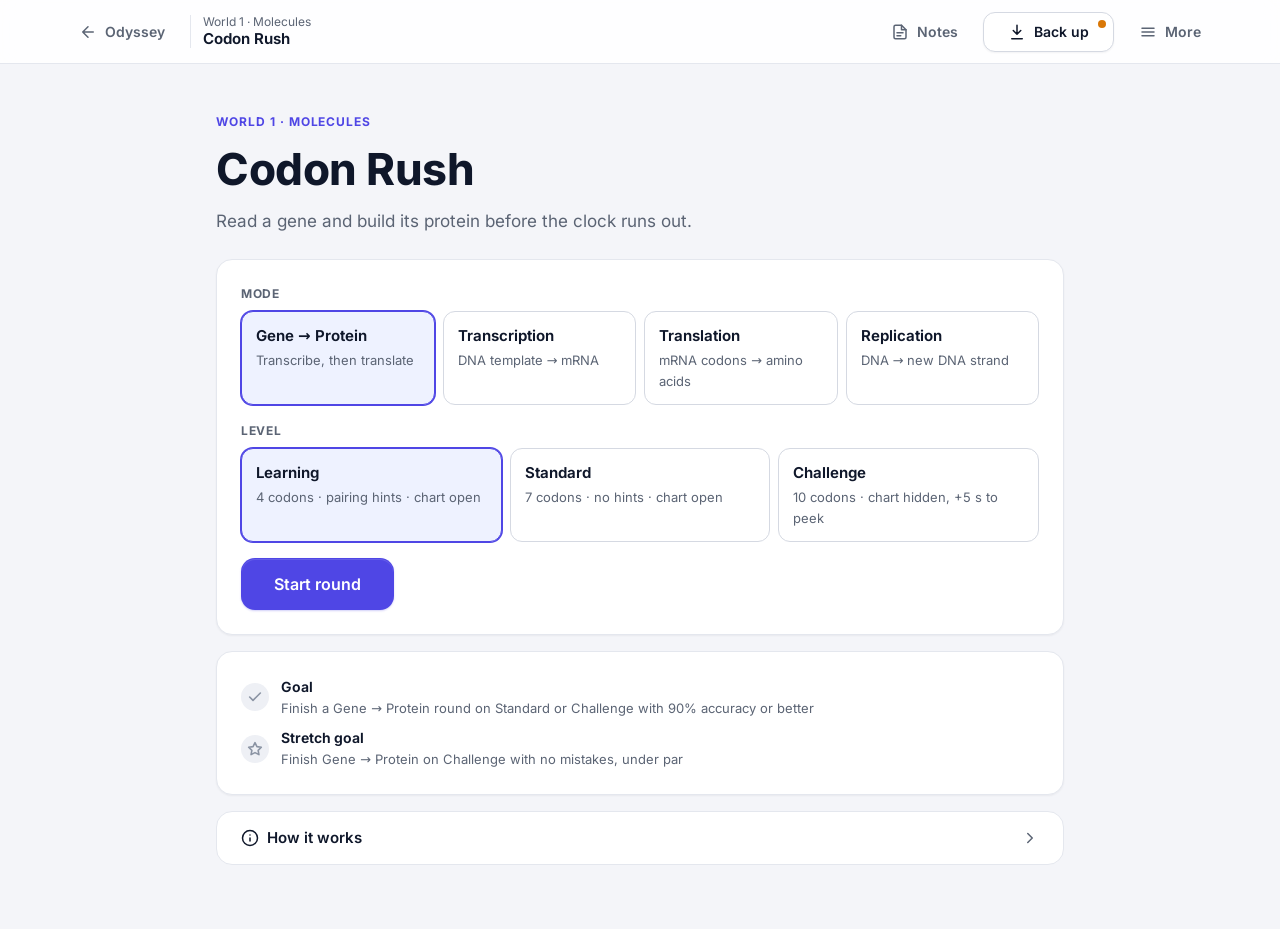
==== worlds/codon-rush/index.html @ b6ddb7b5 "Build the Biodyssey site from design session 1 - Focus group record and decisions (docs/focus-groups" ====
<!DOCTYPE html>
<html lang="en">
<head>
<meta charset="utf-8">
<meta name="viewport" content="width=device-width, initial-scale=1, viewport-fit=cover">
<meta http-equiv="Content-Security-Policy" content="default-src 'self'; script-src 'self' 'unsafe-inline'; style-src 'self' 'unsafe-inline'; img-src 'self' data: blob:; font-src 'self'; connect-src 'none'; form-action 'none'; base-uri 'none'; object-src 'none'; frame-src 'none'">
<meta name="referrer" content="no-referrer">
<title>Codon Rush · Biodyssey</title>
<meta name="description" content="Read a gene and build its protein: DNA replication, transcription and translation against the clock.">
<meta name="theme-color" content="#4f46e5">
<link rel="icon" href="data:image/svg+xml,%3Csvg xmlns='http://www.w3.org/2000/svg' viewBox='0 0 32 32'%3E%3Crect width='32' height='32' rx='9' fill='%234f46e5'/%3E%3Ccircle cx='8' cy='23.5' r='2' fill='%23fff'/%3E%3Ccircle cx='15.6' cy='16.8' r='3' fill='%23fff'/%3E%3Ccircle cx='23.6' cy='9.6' r='4.2' fill='none' stroke='%236ee7b7' stroke-width='2.2'/%3E%3C/svg%3E">
<link rel="stylesheet" href="../../core/biodyssey.css">
<style>
/* Codon Rush, on the Biodyssey design system. Base colors are game pieces (A green, U/T red, G gold, C blue). */
.cr{
  --panel:var(--bd-surface); --panel-2:var(--bd-soft); --ink:var(--bd-ink); --muted:var(--bd-muted); --line:var(--bd-line);
  --accent:var(--bd-brand); --accent-ink:#fff; --accent-soft:var(--bd-brand-50);
  --A:#16a34a; --U:#dc2626; --T:#dc2626; --G:#ca8a04; --C:#2563eb;
  --ok:var(--bd-good); --err:var(--bd-bad); --err-soft:var(--bd-bad-50);
  --f-display:var(--font); --f-mono:var(--mono); --tile:26px;
}
.cr .stack{display:flex;flex-direction:column;gap:var(--s4)}
.cr .label{font-size:12px;font-weight:700;letter-spacing:.06em;text-transform:uppercase;color:var(--muted)}
.cr .note{font-size:13px;color:var(--muted);margin:0;max-width:65ch}
.cr .mono{font-family:var(--f-mono);font-variant-numeric:tabular-nums}

/* base tiles */
.b{width:var(--tile);height:30px;border-radius:6px;display:inline-grid;place-items:center;font-family:var(--f-mono);font-weight:700;font-size:15px;color:#fff;background:var(--muted);flex:none}
.b[data-b="A"]{background:var(--A)} .b[data-b="U"]{background:var(--U)} .b[data-b="T"]{background:var(--T)}
.b[data-b="G"]{background:var(--G)} .b[data-b="C"]{background:var(--C)}
.b.empty{background:transparent;border:2px dashed var(--bd-line-2)}
.b.cur{border:2px solid var(--accent);background:var(--accent-soft)}
.b.cur::after{content:"";width:2px;height:16px;background:var(--accent);animation:blink 1s steps(1) infinite}
.b.bad{background:var(--err-soft);border:2px solid var(--err);color:var(--err);animation:shake .3s}
.b.bad::after{display:none}
.b.pop{animation:pop .22s ease-out}
@keyframes blink{50%{opacity:0}}
@keyframes pop{0%{transform:scale(.6)}100%{transform:scale(1)}}
@keyframes shake{25%{transform:translateX(-4px)}75%{transform:translateX(4px)}}

/* strand */
.strand{display:flex;flex-wrap:wrap;gap:12px 8px;align-items:flex-start}
.grp{display:flex;gap:4px;padding:6px;border-radius:10px;border:2px solid transparent;position:relative}
.grp .col{display:flex;flex-direction:column;gap:4px}
.trip{display:flex;gap:3px;height:30px}
.aa{height:26px;border-radius:13px;display:grid;place-items:center;font-family:var(--f-mono);font-weight:700;font-size:13px;border:2px dashed var(--bd-line-2);color:var(--muted)}
.aa.done{border:2px solid var(--accent);background:var(--accent-soft);color:var(--ink)}
.aa.stop{border:2px solid var(--err);background:var(--err-soft);color:var(--err)}
.grp.reading{border-color:var(--accent);background:var(--panel-2)}
.grp.reading::before{content:"ribosome";position:absolute;top:-11px;left:8px;background:var(--accent);color:#fff;font-size:10px;font-weight:700;letter-spacing:.08em;text-transform:uppercase;padding:0 6px;border-radius:4px;line-height:16px}
.ends{display:flex;flex-direction:column;gap:4px;font-family:var(--f-mono);font-size:12px;font-weight:700;color:var(--muted)}
.ends span{height:30px;display:grid;place-items:center;min-width:18px}
.ends span.e-aa{height:26px}
.legend{display:flex;flex-wrap:wrap;gap:4px 16px;font-size:13px;color:var(--muted)}
.legend b{color:var(--ink);font-weight:650}

/* setup */
.stage{border-radius:var(--r-ctl);overflow:hidden;background:#0c1216}
.stage canvas{display:block;width:100%;height:260px}
@media (min-width:640px){.stage canvas{height:300px}}
fieldset{border:0;padding:0;margin:0;display:flex;flex-direction:column;gap:var(--s2);min-width:0}
legend{padding:0;margin-bottom:var(--s2)}
.chips{display:grid;grid-template-columns:repeat(auto-fit,minmax(170px,1fr));gap:var(--s2)}
.chip{display:flex;flex-direction:column;gap:2px;padding:12px 14px;border:1.5px solid var(--bd-line-2);border-radius:var(--r-ctl);background:var(--bd-surface);cursor:pointer;transition:border-color .15s,background .15s}
.chip:hover{border-color:var(--bd-faint)}
.chip input{position:absolute;opacity:0;pointer-events:none}
.chip strong{font-size:15px;font-weight:650}
.chip span{font-size:13px;color:var(--muted)}
.chip:has(input:checked){border-color:var(--accent);background:var(--accent-soft);box-shadow:0 0 0 1px var(--accent)}
.chip:has(input:focus-visible){outline:3px solid var(--accent);outline-offset:2px}
.bests{display:grid;grid-template-columns:repeat(auto-fit,minmax(170px,1fr));gap:var(--s2);font-size:13px}
.bests div{padding:10px 12px;border-radius:var(--r-sm);background:var(--panel-2);display:flex;flex-direction:column}
.bests .mono{font-size:16px;color:var(--ink);font-weight:600}

/* game */
.ghead{display:flex;align-items:center;justify-content:space-between;gap:var(--s3);flex-wrap:wrap}
.hud{display:grid;grid-template-columns:repeat(3,1fr);gap:var(--s2)}
.hud div{background:var(--panel);border:1px solid var(--line);border-radius:var(--r-ctl);padding:10px 14px;display:flex;flex-direction:column;min-width:0}
.hud .mono{font-size:22px;font-weight:700}
.hud .pen{font-size:12px;color:var(--err);font-family:var(--f-mono);min-height:1em}
.phases{display:flex;gap:6px;flex-wrap:wrap}
.phase{font-weight:600;font-size:13px;padding:4px 12px;border-radius:999px;background:var(--bd-soft-2);color:var(--muted)}
.phase.on{background:var(--accent);color:#fff}
.phase.done{background:var(--bd-good-50);color:var(--bd-good-ink)}
.instr h3{font-size:20px;font-weight:700}
.instr p{margin:4px 0 0;color:var(--muted);max-width:65ch}
.pairs{display:flex;gap:10px;flex-wrap:wrap;margin-top:8px;font-family:var(--f-mono);font-weight:700;font-size:14px}
.pairs span{display:inline-flex;align-items:center;gap:4px}
.pairs .b{width:22px;height:24px;font-size:13px}
.tray{position:sticky;bottom:0;background:rgba(244,245,249,.94);backdrop-filter:blur(8px);-webkit-backdrop-filter:blur(8px);padding-block:12px calc(12px + env(safe-area-inset-bottom,0px));z-index:5;border-top:1px solid var(--line);margin-inline:-16px;padding-inline:16px}
.bases{display:grid;grid-template-columns:repeat(4,1fr);gap:10px}
.bk{border:0;border-radius:14px;min-height:68px;font-family:var(--f-mono);font-weight:700;font-size:30px;color:#fff;display:flex;flex-direction:column;align-items:center;justify-content:center;line-height:1;cursor:pointer;box-shadow:inset 0 -3px 0 rgba(0,0,0,.15)}
.bk:active{transform:translateY(1px)}
.bk small{font-family:var(--font);font-size:11px;font-weight:500;opacity:.92;margin-top:4px}
.bk[data-b="A"]{background:var(--A)} .bk[data-b="U"],.bk[data-b="T"]{background:var(--U)} .bk[data-b="G"]{background:var(--G)} .bk[data-b="C"]{background:var(--C)}
.opts{display:grid;grid-template-columns:repeat(2,1fr);gap:10px}
.opt{border:1.5px solid var(--bd-line-2);background:var(--panel);border-radius:14px;padding:12px;min-height:64px;text-align:left;display:flex;gap:10px;align-items:center;cursor:pointer}
.opt:hover{border-color:var(--accent)}
.opt .k{font-family:var(--f-mono);font-size:12px;color:var(--muted);border:1px solid var(--line);border-radius:4px;padding:0 5px;flex:none}
.opt .n{display:flex;flex-direction:column;min-width:0}
.opt strong{font-family:var(--f-mono);font-size:18px}
.opt span{font-size:13px;color:var(--muted)}
.opt:disabled{opacity:.45;text-decoration:line-through;border-color:var(--err);cursor:not-allowed}
.opt.stopopt strong{color:var(--err)}
.chartwrap{display:flex;flex-direction:column;gap:var(--s2)}
.chartbar{display:flex;justify-content:space-between;align-items:center;gap:var(--s2);flex-wrap:wrap}
.scroll{overflow-x:auto}
table.code{border-collapse:collapse;font-family:var(--f-mono);font-size:12px;min-width:100%}
table.code th{font-weight:700;font-size:12px;color:var(--muted);padding:4px 6px}
table.code td{border:1px solid var(--line);padding:4px 6px;vertical-align:top;white-space:nowrap;line-height:1.55}
table.code td .s{color:var(--err);font-weight:700}
table.code td .m{color:var(--A);font-weight:700}
table.code th.r{color:var(--ink)}

/* results */
.res-head{display:flex;justify-content:space-between;gap:var(--s3);flex-wrap:wrap;align-items:flex-start}
.res-head h2{font-size:26px;font-weight:700}
.res-meta{color:var(--muted);font-size:14px}
.stats{display:grid;grid-template-columns:repeat(4,1fr);gap:var(--s2)}
.stats div{background:var(--panel-2);border:1px solid var(--line);border-radius:var(--r-ctl);padding:10px 14px;display:flex;flex-direction:column;min-width:0}
.stats .mono{font-size:24px;font-weight:700}
.stats .big{color:var(--accent)}
.protein{display:flex;flex-wrap:wrap;gap:4px;align-items:center}
.protein .aa{padding:0 10px}
.review{margin:0;padding-left:20px;display:flex;flex-direction:column;gap:6px}
@media (max-width:560px){
  .stats{grid-template-columns:repeat(2,1fr)}
  .cr{--tile:24px}
  .hud .mono{font-size:19px}
  .cr .bd-page{padding-top:var(--s5)}
}
@media (prefers-reduced-motion:reduce){.cr *{animation:none!important}}
</style>
</head>
<body class="bd">
<main class="bd-main cr">
<div class="bd-page">

  <!-- SETUP -->
  <section id="setup" class="stack">
    <header class="bd-header" style="margin-bottom:var(--s2)">
      <div class="bd-kicker">World 1 · Molecules</div>
      <h1 class="bd-h1">Codon Rush</h1>
      <p class="bd-goal">Read a gene and build its protein before the clock runs out.</p>
    </header>

    <div class="bd-card stack">
      <fieldset>
        <legend class="label">Mode</legend>
        <div class="chips">
          <label class="chip"><input type="radio" name="mode" id="m-full" value="full" checked><strong>Gene → Protein</strong><span>Transcribe, then translate</span></label>
          <label class="chip"><input type="radio" name="mode" id="m-transcribe" value="transcribe"><strong>Transcription</strong><span>DNA template → mRNA</span></label>
          <label class="chip"><input type="radio" name="mode" id="m-translate" value="translate"><strong>Translation</strong><span>mRNA codons → amino acids</span></label>
          <label class="chip"><input type="radio" name="mode" id="m-replicate" value="replicate"><strong>Replication</strong><span>DNA → new DNA strand</span></label>
        </div>
      </fieldset>
      <fieldset>
        <legend class="label">Level</legend>
        <div class="chips">
          <label class="chip"><input type="radio" name="level" id="l-learn" value="learn" checked><strong>Learning</strong><span>4 codons · pairing hints · chart open</span></label>
          <label class="chip"><input type="radio" name="level" id="l-std" value="std"><strong>Standard</strong><span>7 codons · no hints · chart open</span></label>
          <label class="chip"><input type="radio" name="level" id="l-chal" value="chal"><strong>Challenge</strong><span>10 codons · chart hidden, +5 s to peek</span></label>
        </div>
      </fieldset>
      <div class="bd-actions"><button class="bd-btn lg" id="startBtn" type="button">Start round</button></div>
    </div>

    <div class="bd-card"><ul class="bd-goals" id="goals"></ul></div>

    <details class="bd-more" id="howto">
      <summary><svg class="bd-ic" aria-hidden="true"><use href="#bdi-info"/></svg>How it works<svg class="bd-ic" aria-hidden="true"><use href="#bdi-chevron-right"/></svg></summary>
      <div class="bd-more-body">
        <p>Transcribe a DNA template into mRNA one base at a time. Then act as the ribosome and translate each codon into its amino acid. Every wrong move lowers your accuracy.</p>
        <div class="stage"><canvas id="demoCv" role="img" aria-label="Animation of a ribosome reading mRNA codons and adding amino acids to a growing protein chain"></canvas></div>
        <div class="label">Example of a finished round</div>
        <div class="strand" id="example"></div>
        <div class="legend"><span><b>Top:</b> DNA template strand</span><span><b>Middle:</b> mRNA</span><span><b>Bottom:</b> amino acid chain</span></div>
        <p class="note">Score: accuracy × 10 (up to 1000), plus 10 points for every second under par. Keyboard: A U T G C for bases, 1–4 for amino acids.</p>
      </div>
    </details>

    <div class="bd-card stack" id="bestCard" hidden>
      <div class="label">Your best scores</div>
      <div class="bests" id="bests"></div>
    </div>
  </section>

  <!-- GAME -->
  <section id="game" class="stack" hidden>
    <div class="ghead"><span class="bd-chip brand" id="subline"></span><button class="bd-btn ghost" id="quitBtn" type="button">Quit round</button></div>
    <div class="hud">
      <div><span class="label">Time</span><span class="mono" id="hTime">0:00.0</span><span class="pen" id="hPen"></span></div>
      <div><span class="label">Accuracy</span><span class="mono" id="hAcc">100%</span><span class="pen" id="hErr"></span></div>
      <div><span class="label">Par</span><span class="mono" id="hPar">0:00</span><span class="pen"></span></div>
    </div>
    <div class="phases" id="phases"></div>
    <div class="instr" id="instr" aria-live="polite"></div>
    <div class="stage"><canvas id="stageCv" role="img" aria-label="Live view of the enzyme or ribosome working along the strand as you play"></canvas></div>
    <div class="bd-card"><div class="strand" id="strand"></div></div>
    <div class="legend" id="gLegend"></div>
    <div class="bd-card chartwrap" id="chartCard" hidden>
      <div class="chartbar">
        <span class="label">Genetic code · mRNA codons</span>
        <button class="bd-btn secondary" id="peekBtn" type="button" hidden>Peek at chart (+5 s)</button>
      </div>
      <div class="scroll" id="chartBox"></div>
    </div>
    <div class="tray" id="tray"></div>
  </section>

  <!-- RESULTS -->
  <section id="results" class="stack" hidden>
    <div class="bd-card stack" id="resCard"></div>
    <div class="bd-actions">
      <button class="bd-btn lg" id="againBtn" type="button">Play again</button>
      <button class="bd-btn secondary" id="printBtn" type="button"><svg class="bd-ic" aria-hidden="true"><use href="#bdi-printer"/></svg>Print my results</button>
      <button class="bd-btn ghost" id="setupBtn" type="button">Change settings</button>
    </div>
  </section>

</div>
</main>

<script src="../registry.js"></script>
<script src="../../core/biodyssey.js"></script>
<script>Biodyssey.page({ world: 'codon-rush', footer: false });</script>
<script>
(function(){
const B='UCAG';
const CODE='FFLLSSSSYY**CC*WLLLLPPPPHHQQRRRRIIIMTTTTNNKKSSRRVVVVAAAADDEEGGGG';
const AA={F:['Phe','Phenylalanine'],L:['Leu','Leucine'],S:['Ser','Serine'],Y:['Tyr','Tyrosine'],C:['Cys','Cysteine'],W:['Trp','Tryptophan'],
 P:['Pro','Proline'],H:['His','Histidine'],Q:['Gln','Glutamine'],R:['Arg','Arginine'],I:['Ile','Isoleucine'],M:['Met','Methionine'],
 T:['Thr','Threonine'],N:['Asn','Asparagine'],K:['Lys','Lysine'],V:['Val','Valine'],A:['Ala','Alanine'],D:['Asp','Aspartic acid'],
 E:['Glu','Glutamic acid'],G:['Gly','Glycine'],'*':['Stop','Stop codon']};
const tr=c=>CODE[B.indexOf(c[0])*16+B.indexOf(c[1])*4+B.indexOf(c[2])];
const ALL=[];for(const a of B)for(const b of B)for(const c of B)ALL.push(a+b+c);
const SENSE=ALL.filter(c=>tr(c)!=='*'&&c!=='AUG');
const STOPS=['UAA','UAG','UGA'];
const M2T={U:'A',A:'T',G:'C',C:'G'};      // mRNA base -> template DNA base
const T2M={A:'U',T:'A',G:'C',C:'G'};      // template DNA -> mRNA
const DNA={A:'T',T:'A',G:'C',C:'G'};
const LEVELS={learn:{n:4,chart:'open',hint:true,label:'Learning'},std:{n:7,chart:'open',hint:false,label:'Standard'},chal:{n:10,chart:'peek',hint:false,label:'Challenge'}};
const MODES={full:{label:'Gene → Protein',rows:['dna','mrna','aa']},transcribe:{label:'Transcription',rows:['dna','mrna']},
 translate:{label:'Translation',rows:['mrna','aa']},replicate:{label:'Replication',rows:['parent','new']}};
const ENDS={dna:["3'","5'"],mrna:["5'","3'"],aa:['N','C'],parent:["3'","5'"],new:["5'","3'"]};
const $=id=>document.getElementById(id);
const rand=a=>a[Math.floor(Math.random()*a.length)];
const shuffle=a=>{for(let i=a.length-1;i>0;i--){const j=Math.floor(Math.random()*(i+1));[a[i],a[j]]=[a[j],a[i]]}return a};
const fmt=s=>{const m=Math.floor(s/60);const r=s-m*60;return m+':'+(r<10?'0':'')+r.toFixed(1)};
const fmtPar=s=>{s=Math.round(s);return Math.floor(s/60)+':'+String(s%60).padStart(2,'0')};
const W=Biodyssey.world('codon-rush');
const store={get:k=>W.store.get(k,null),set:(k,v)=>W.store.set(k,v)};

let st=null, timer=null, flash=null, popIdx=-1;

/* ---------- strand rendering ---------- */
function tile(base,cls=''){return base?`<span class="b ${cls}" data-b="${base}">${base}</span>`:`<span class="b empty ${cls}"></span>`}
function renderStrand(el,s){
  const rows=MODES[s.mode].rows, n=s.codons.length;
  let h='';
  for(let g=0;g<n;g++){
    const reading=s.phase==='translate'&&g===s.ci;
    h+=`<div class="grp${reading?' reading':''}" data-g="${g}">`;
    if(g===0)h+=`<div class="ends">${rows.map(r=>`<span class="${r==='aa'?'e-aa':''}">${ENDS[r][0]}</span>`).join('')}</div>`;
    h+='<div class="col">';
    for(const r of rows){
      if(r==='aa'){
        const a=s.aa[g];
        if(a)h+=`<div class="aa ${a==='*'?'stop':'done'}">${AA[a][0]}</div>`;
        else h+=`<div class="aa">${reading?'?':''}</div>`;
        continue;
      }
      h+='<div class="trip">';
      for(let k=0;k<3;k++){
        const i=g*3+k;
        if(r==='dna'||r==='parent'){h+=tile(s.top[i]);continue}
        // built row (mrna or new)
        if(s.mode==='translate'||i<s.built){h+=tile(s.target[i],i===popIdx?'pop':'')}
        else if(i===s.built&&s.phase!=='done'){
          h+=flash?`<span class="b bad">${flash}</span>`:`<span class="b empty cur"></span>`;
        } else h+=tile('');
      }
      h+='</div>';
    }
    h+='</div>';
    if(g===n-1)h+=`<div class="ends">${rows.map(r=>`<span class="${r==='aa'?'e-aa':''}">${ENDS[r][1]}</span>`).join('')}</div>`;
    h+='</div>';
  }
  el.innerHTML=h;
}

/* ---------- example on setup ---------- */
(function(){
  const codons=['AUG','UGG','CAU','UAA'], target=codons.join('');
  renderStrand($('example'),{mode:'full',codons,target,top:[...target].map(b=>M2T[b]).join(''),built:12,aa:codons.map(tr),phase:'done',ci:-1});
})();

/* ---------- animated cell scene (canvas) ---------- */
const SC={bg:'#0c1216',fg:'#d8e2e6',dim:'rgba(216,226,230,.32)',y:'#f2d14b',bad:'#f0675b',bead:'#f7efcc',
  base:{A:'#4cc070',U:'#f0675b',T:'#f0675b',G:'#e0a82a',C:'#5b93ec'},
  body:'rgba(118,134,150,.30)',edge:'rgba(242,209,75,.55)'};
const RM=window.matchMedia?matchMedia('(prefers-reduced-motion: reduce)'):{matches:false};
const FONT_M='700 15px "JetBrains Mono", ui-monospace, monospace';
const FONT_D='Inter, system-ui, sans-serif';
const SCENES=[];
function makeScene(canvas,getView){
  const ctx=canvas.getContext('2d');
  const S={w:0,h:0,off:null,flash:0,ok:0,chain:[],fly:[],free:[],released:false,relT:0,t:0,phase:null,pulse:0};
  function resize(){
    const r=canvas.getBoundingClientRect(), d=window.devicePixelRatio||1;
    if(!r.width)return;
    S.w=r.width;S.h=r.height;canvas.width=Math.round(r.width*d);canvas.height=Math.round(r.height*d);ctx.setTransform(d,0,0,d,0,0);
    S.free=Array.from({length:Math.max(14,Math.round(S.w/18))},()=>({x:Math.random()*S.w,fy:Math.random(),vx:(Math.random()-.5)*.25,vy:(Math.random()-.5)*.12,r:2+Math.random()*1.8}));
  }
  if(window.ResizeObserver)new ResizeObserver(resize).observe(canvas);else addEventListener('resize',resize);
  S.reset=()=>{S.off=null;S.chain=[];S.fly=[];S.released=false;S.relT=0;S.flash=0;S.ok=0;S.phase=null};
  S.hit=(good,aa)=>{
    const v=getView();
    if(!good){S.flash=1;return}
    S.ok=1;
    if(aa==='*'){S.released=true;S.relT=0;return}
    if(aa&&S.w){const sp=spacing();S.fly.push({sx:20+Math.random()*(S.w-40),sy:S.h-14,t:0,aa})}
  };
  S.release=()=>{S.released=true;S.relT=0};
  function spacing(){return Math.max(14,Math.min(19,S.w/24))}
  function letter(ch,x,y,col,alpha){ctx.globalAlpha=alpha;ctx.fillStyle=col;ctx.fillText(ch,x,y);ctx.globalAlpha=1}
  function ellipse(x,y,rx,ry,fill,stroke){ctx.beginPath();ctx.ellipse(x,y,rx,ry,0,0,Math.PI*2);ctx.fillStyle=fill;ctx.fill();ctx.lineWidth=2;ctx.strokeStyle=stroke;ctx.stroke()}
  function rrect(x,y,w,h,r){ctx.beginPath();ctx.roundRect?ctx.roundRect(x,y,w,h,r):ctx.rect(x,y,w,h)}
  function counter(n,word){
    ctx.textAlign='left';ctx.textBaseline='alphabetic';
    ctx.fillStyle='#ffffff';ctx.font=`700 ${S.w<420?34:42}px ${FONT_D}`;ctx.fillText(String(n),14,S.h-30);
    ctx.fillStyle=SC.dim;ctx.font=`600 13px ${FONT_D}`;ctx.fillText(word,15,S.h-12);
  }
  function tag(t1,t2,x,y,align){
    ctx.textAlign=align||'left';ctx.fillStyle=SC.fg;ctx.font=`600 14px ${FONT_D}`;ctx.fillText(t1,x,y);
    if(t2){ctx.fillStyle=SC.dim;ctx.font=`400 12px ${FONT_D}`;ctx.fillText(t2,x,y+15)}
  }
  function freeDots(y0,y1){
    ctx.fillStyle='rgba(170,182,190,.45)';
    for(const p of S.free){
      if(!RM.matches){p.x+=p.vx;p.fy+=p.vy/(y1-y0||1);if(p.x<0)p.x+=S.w;if(p.x>S.w)p.x-=S.w;if(p.fy<0||p.fy>1)p.vy*=-1,p.fy=Math.min(1,Math.max(0,p.fy))}
      ctx.beginPath();ctx.arc(p.x,y0+p.fy*(y1-y0),p.r,0,Math.PI*2);ctx.fill();
    }
  }
  function stepChain(ax,ay){
    const C=S.chain, n=C.length; if(!n)return;
    let mx=0,my=0;for(const b of C){mx+=b.x;my+=b.y}mx/=n;my/=n;
    const fold=S.released?0.012:(n>7?0.0025:0);
    for(let k=0;k<n;k++){const b=C[k];
      if(!RM.matches){
        b.vx=b.vx*0.88+Math.sin(S.t*0.9+k*1.7)*0.05+(mx-b.x)*fold;
        b.vy=b.vy*0.88+Math.cos(S.t*0.7+k*2.3)*0.05-(S.released?0.02:0.09)+(my-b.y)*fold;
        if(S.released)b.vy-=0.02;
        b.x+=b.vx;b.y+=b.vy;
      }
    }
    for(let it=0;it<5;it++){
      if(!S.released){C[0].x=ax;C[0].y=ay}
      for(let k=1;k<n;k++){const a=C[k-1],b=C[k];let dx=b.x-a.x,dy=b.y-a.y,d=Math.hypot(dx,dy)||1,e=(d-12)/d;
        if(S.released){a.x+=dx*e*.5;a.y+=dy*e*.5;b.x-=dx*e*.5;b.y-=dy*e*.5}else{b.x-=dx*e;b.y-=dy*e}}
      for(let i=0;i<n;i++)for(let j=i+2;j<n;j++){const a=C[i],b=C[j];const dx=b.x-a.x,dy=b.y-a.y,d=Math.hypot(dx,dy)||1;
        if(d<14){const e=(14-d)/d*.5;a.x-=dx*e;a.y-=dy*e;b.x+=dx*e;b.y+=dy*e}}
      for(const b of C){b.x=Math.max(10,Math.min(S.w-10,b.x));b.y=Math.max(10,Math.min(ay+4,b.y))}
    }
  }
  function drawChain(){
    const C=S.chain;
    ctx.strokeStyle='rgba(247,239,204,.35)';ctx.lineWidth=2;ctx.beginPath();
    C.forEach((b,k)=>k?ctx.lineTo(b.x,b.y):ctx.moveTo(b.x,b.y));ctx.stroke();
    ctx.shadowColor=SC.y;ctx.shadowBlur=10;ctx.fillStyle=SC.bead;
    for(const b of C){ctx.beginPath();ctx.arc(b.x,b.y,6,0,Math.PI*2);ctx.fill()}
    ctx.shadowBlur=0;
    ctx.font=`600 11px ${FONT_D}`;ctx.textAlign='left';ctx.textBaseline='middle';
    if(C.length&&!S.released){ctx.fillStyle=SC.y;ctx.fillText(AA[C[0].aa][0],C[0].x+10,C[0].y+2)}
  }
  function drawTranslate(v){
    const w=S.w,h=S.h,cx=w/2,yM=Math.round(h*0.66),sp=spacing(),half=1.5*sp,rx=Math.max(80,4.6*sp);
    const mrna=v.codons.join(''), ci=Math.min(v.ci,v.codons.length-1);
    const target=ci*3+1;
    if(S.off===null||S.phase!==v.phase){S.off=target}
    S.phase=v.phase;
    S.off+=RM.matches?(target-S.off):(target-S.off)*0.16;
    freeDots(yM+44,h-8);
    // ribosome separation on release
    const sep=S.released?Math.min(1,S.relT/0.9):0;
    const shake=S.flash?Math.sin(S.t*60)*4*S.flash:0;
    const edge=S.flash>0.05?`rgba(240,103,91,${0.5+S.flash*0.5})`:(S.ok>0.05?`rgba(242,209,75,${0.55+S.ok*0.45})`:SC.edge);
    ctx.globalAlpha=1-sep*0.7;
    ellipse(cx+shake,yM+24+sep*26,rx*0.86,19,SC.body,edge);
    ctx.globalAlpha=1;
    // mRNA backbone + bases
    const x0=cx+half+(0-S.off)*sp, x1=cx+half+(mrna.length-1-S.off)*sp;
    ctx.strokeStyle=SC.dim;ctx.lineWidth=2;ctx.beginPath();ctx.moveTo(Math.max(-5,x0-sp*0.6),yM+4);ctx.lineTo(Math.min(w+5,x1+sp*0.6),yM+4);ctx.stroke();
    ctx.font=FONT_M;ctx.textAlign='center';ctx.textBaseline='alphabetic';
    for(let i=0;i<mrna.length;i++){
      const x=cx+half+(i-S.off)*sp; if(x<-20||x>w+20)continue;
      ctx.fillStyle=SC.dim;ctx.fillRect(x-1,yM+4,2,5);
      const inA=Math.floor(i/3)===ci&&!S.released, inP=Math.floor(i/3)===ci-1&&!S.released;
      letter(mrna[i],x,yM-3,inA?SC.y:SC.base[mrna[i]],inA?1:(inP?0.85:0.6));
    }
    if(!S.released){ctx.strokeStyle=SC.y;ctx.lineWidth=2;ctx.beginPath();ctx.moveTo(cx+half-1.3*sp,yM+13);ctx.lineTo(cx+half+1.3*sp,yM+13);ctx.stroke()}
    // large subunit
    const ly=yM-50-sep*30;
    ctx.globalAlpha=1-sep*0.7;
    ellipse(cx+shake+sep*10,ly,rx,40,SC.body,edge);
    ctx.fillStyle=SC.bg;
    for(const sx of [-half,half]){rrect(cx+shake+sx-8,ly-24,16,42,8);ctx.fill()}
    ctx.font=`600 10px ${FONT_D}`;ctx.fillStyle=SC.dim;ctx.textAlign='center';
    ctx.fillText('P',cx+shake-half,ly+32);ctx.fillText('A',cx+shake+half,ly+32);
    ctx.globalAlpha=1;
    // incoming amino acids
    const ax=cx+half, ay=ly-4;
    S.fly=S.fly.filter(f=>{
      f.t+=RM.matches?1:0.05; const e=1-Math.pow(1-Math.min(1,f.t),3);
      const x=f.sx+(ax-f.sx)*e, y=f.sy+(ay-f.sy)*e;
      ctx.shadowColor=SC.y;ctx.shadowBlur=12;ctx.fillStyle=SC.bead;ctx.beginPath();ctx.arc(x,y,6,0,Math.PI*2);ctx.fill();ctx.shadowBlur=0;
      ctx.fillStyle=SC.y;ctx.font=`600 11px ${FONT_D}`;ctx.textAlign='left';ctx.fillText(AA[f.aa][0],x+9,y+4);
      if(f.t>=1){for(const b of S.chain){b.y-=10}S.chain.unshift({x:cx,y:ly-42,vx:0,vy:-2,aa:f.aa});return false}
      return true;
    });
    stepChain(cx,ly-42);
    drawChain();
    // labels
    if(w>380){tag('mRNA','the instructions',14,yM+30)}
    tag(S.released?'released':'ribosome',S.released?'protein is free':'the builder',Math.min(w-14,cx+rx*0.55),yM+44,'left');
    counter(S.chain.length,'amino acids');
  }
  function drawCopy(v){
    const w=S.w,h=S.h,cx=w/2,sp=spacing(),yT=Math.round(h*0.64),yP=yT-24,rx=Math.max(78,4.4*sp);
    const rep=v.phase==='replicate';
    const tgt=v.target, top=v.top, n=tgt.length, built=Math.min(v.built,n);
    if(S.off===null||S.phase!==v.phase)S.off=built;
    S.phase=v.phase;
    S.off+=RM.matches?(built-S.off):(built-S.off)*0.2;
    freeDots(yT+30,h-8);
    const X=i=>cx+(i-S.off)*sp;
    const bow=x=>Math.exp(-Math.pow((x-cx)/(rx*(rep?0.62:1.05)),2));
    ctx.font=FONT_M;ctx.textAlign='center';ctx.textBaseline='alphabetic';
    // template / parent strand
    ctx.strokeStyle=SC.dim;ctx.lineWidth=2;ctx.beginPath();ctx.moveTo(Math.max(-5,X(0)-sp*.6),yT+5);ctx.lineTo(Math.min(w+5,X(n-1)+sp*.6),yT+5);ctx.stroke();
    for(let i=0;i<n;i++){const x=X(i);if(x<-20||x>w+20)continue;
      ctx.fillStyle=SC.dim;ctx.fillRect(x-1,yT+5,2,5);
      letter(top[i],x,yT,i===built?SC.y:SC.base[top[i]],i===built?1:(Math.abs(x-cx)<rx?0.9:0.5));}
    // partner strand (coding strand for transcription, original partner for replication) lifts open near the enzyme
    const partner=rep?tgt:tgt.replace(/U/g,'T');
    for(let i=0;i<n;i++){
      if(rep&&i<built)continue;
      const x=X(i);if(x<-20||x>w+20)continue;
      const y=yP-bow(x)*(rep?0:38)-(rep&&i>=built?Math.max(0,1-(i-built)/4)*30:0);
      letter(partner[i],x,y,SC.base[partner[i]],0.28);
    }
    // new strand
    for(let i=0;i<built;i++){
      let x=X(i),y=yP;const d=built-1-i;
      if(!rep&&d>=3){const k=d-2;y=yP-k*k*2.4-k*5;x-=k*1.5}
      if(x<-20||x>w+20||y<-10)continue;
      letter(tgt[i],x,y,SC.base[tgt[i]],1);
    }
    // enzyme
    const shake=S.flash?Math.sin(S.t*60)*4*S.flash:0;
    const edge=S.flash>0.05?`rgba(240,103,91,${0.5+S.flash*0.5})`:(S.ok>0.05?`rgba(242,209,75,${0.55+S.ok*0.45})`:SC.edge);
    ellipse(cx+shake,yT-14,rx,40,SC.body,edge);
    // empty slot for the next base
    if(built<n){ctx.setLineDash([4,3]);ctx.strokeStyle=S.flash>0.05?SC.bad:SC.y;ctx.lineWidth=2;rrect(cx-sp*0.45+shake,yP-17,sp*0.9,22,4);ctx.stroke();ctx.setLineDash([]);
      if(Math.floor(S.t*2)%2===0||RM.matches){ctx.fillStyle=SC.y;ctx.fillRect(cx-1+shake,yP-13,2,14)}}
    tag(rep?'parent strand':'DNA template',rep?'the original copy':'the gene',14,yT+28);
    tag(rep?'DNA polymerase':'RNA polymerase','the copier',Math.min(w-14,cx+rx*0.5),yT+44,'left');
    counter(built,rep?'nucleotides added':'mRNA bases');
  }
  S.render=(dt)=>{
    if(!S.w||!canvas.offsetParent)return;
    S.t+=dt;S.flash=Math.max(0,S.flash-dt*2.4);S.ok=Math.max(0,S.ok-dt*2.5);if(S.released)S.relT+=dt;
    ctx.fillStyle=SC.bg;ctx.fillRect(0,0,S.w,S.h);
    const v=getView();if(!v)return;
    if(v.phase==='transcribe'||v.phase==='replicate')drawCopy(v);else drawTranslate(v);
  };
  resize();
  SCENES.push(S);
  return S;
}
let lastT=performance.now();
(function loop(now){const dt=Math.min(0.05,(now-lastT)/1000);lastT=now;for(const s of SCENES)s.render(dt);requestAnimationFrame(loop)})(lastT);

/* demo on the setup screen: a ribosome translating a sample gene on a loop */
const demo={codons:[],ci:0,aa:[],phase:'translate'};
const demoScene=makeScene($('demoCv'),()=>demo);
function demoNew(){demo.codons=['AUG'];for(let i=0;i<10;i++)demo.codons.push(rand(SENSE));demo.codons.push(rand(STOPS));demo.ci=0;demo.aa=[];demoScene.reset()}
demoNew();
setInterval(()=>{
  if($('setup').hidden)return;
  if(demo.wait){if(--demo.wait===0)demoNew();return}
  const a=tr(demo.codons[demo.ci]);demo.aa.push(a);demoScene.hit(true,a);
  if(a==='*')demo.wait=4;else demo.ci++;
},1000);
const gameScene=makeScene($('stageCv'),()=>st);

/* ---------- genetic code chart ---------- */
function chartHTML(){
  let h='<table class="code"><thead><tr><th>1st</th>'+[...B].map(b=>`<th>2nd ${b}</th>`).join('')+'<th>3rd</th></tr></thead><tbody>';
  for(const a of B){
    h+=`<tr><th class="r">${a}</th>`;
    for(const b of B){
      h+='<td>'+[...B].map(c=>{const cod=a+b+c,x=tr(cod);
        const cls=x==='*'?'s':(cod==='AUG'?'m':'');
        return `${cod} <span class="${cls}">${AA[x][0]}</span>`}).join('<br>')+'</td>';
    }
    h+='<th>'+[...B].join('<br>')+'</th></tr>';
  }
  return h+'</tbody></table>';
}
$('chartBox').innerHTML=chartHTML();

/* ---------- bests ---------- */
function bestKey(m,l){return `best.${m}.${l}`}
function renderBests(){
  let h='',any=false;
  for(const m in MODES)for(const l in LEVELS){
    const b=store.get(bestKey(m,l));if(!b)continue;any=true;
    h+=`<div><span class="label">${MODES[m].label} · ${LEVELS[l].label}</span><span class="mono">${b.score} pts</span><span>${fmt(b.time)} · ${b.acc}%</span></div>`;
  }
  $('bests').innerHTML=h;$('bestCard').hidden=!any;
}
renderBests();

/* ---------- round setup ---------- */
function val(name){return document.querySelector(`input[name="${name}"]:checked`).value}
function newRound(mode,level){
  popIdx=-1;flash=null;gameScene.reset();
  const L=LEVELS[level], codons=['AUG'];
  for(let i=0;i<L.n-2;i++)codons.push(rand(SENSE));
  codons.push(rand(STOPS));
  const mrna=codons.join('');
  let top,target;
  if(mode==='replicate'){top=mrna.replace(/U/g,'T');target=[...top].map(b=>DNA[b]).join('')}
  else{top=[...mrna].map(b=>M2T[b]).join('');target=mrna}
  const bases=target.length, nC=codons.length;
  const perCodon=L.chart==='peek'?7:4.5;
  let par=0;
  if(mode==='full')par=bases*1.4+nC*perCodon;
  else if(mode==='transcribe'||mode==='replicate')par=bases*1.4;
  else par=nC*perCodon;
  st={mode,level,codons,top,target,built:mode==='translate'?bases:0,aa:[],ci:0,
      phase:mode==='translate'?'translate':(mode==='replicate'?'replicate':'transcribe'),
      actions:0,correct:0,mistakes:[],penalty:0,peeks:0,start:performance.now(),par,opts:[],wrongOpts:new Set()};
  if(st.phase==='translate')makeOptions();
  $('setup').hidden=true;$('results').hidden=true;$('game').hidden=false;
  $('subline').textContent=`${MODES[mode].label} · ${L.label}`;
  $('hPar').textContent=fmtPar(par);
  clearInterval(timer);timer=setInterval(tick,100);
  draw();window.scrollTo({top:0});
}
function elapsed(){return (performance.now()-st.start)/1000+st.penalty}
function tick(){if(st)$('hTime').textContent=fmt(st.endTime??elapsed())}

/* ---------- options for translation ---------- */
function makeOptions(){
  const cod=st.codons[st.ci], right=tr(cod), picks=new Set([right]);
  const near=[];
  for(let p=2;p>=0;p--)for(const x of B){if(x===cod[p])continue;const m=cod.slice(0,p)+x+cod.slice(p+1);const y=tr(m);if(y!==right)near.push(y)}
  for(const y of shuffle([...new Set(near)])){if(picks.size>=3)break;picks.add(y)}
  const pool=shuffle(Object.keys(AA).filter(k=>!picks.has(k)));
  while(picks.size<4)picks.add(pool.pop());
  st.opts=shuffle([...picks]);st.wrongOpts=new Set();
}

/* ---------- drawing ---------- */
function draw(){
  const L=LEVELS[st.level];
  // phases
  const ph=st.mode==='full'?[['transcribe','1 · Transcribe'],['translate','2 · Translate']]:
    [[st.phase,{transcribe:'Transcribe',translate:'Translate',replicate:'Replicate'}[st.phase]]];
  const order=['transcribe','translate'];
  $('phases').innerHTML=ph.map(([k,t])=>{
    let c='phase';if(k===st.phase)c+=' on';else if(order.indexOf(k)<order.indexOf(st.phase))c+=' done';
    return `<span class="${c}">${t}</span>`}).join('');
  // instructions
  let ins='';
  const pair=(a,b)=>`<span>${tile(a)}→${tile(b)}</span>`;
  if(st.phase==='transcribe'){
    ins=`<h3>Build the mRNA</h3><p>Read the DNA template strand left to right (3′→5′) and add the complementary RNA base for each one.</p>`;
    if(L.hint)ins+=`<div class="pairs">${pair('A','U')}${pair('T','A')}${pair('G','C')}${pair('C','G')}</div>`;
  }else if(st.phase==='replicate'){
    ins=`<h3>Build the new DNA strand</h3><p>DNA polymerase reads the parent strand (3′→5′) and builds the new strand 5′→3′, adding the complementary base for each one.</p>`;
    if(L.hint)ins+=`<div class="pairs">${pair('A','T')}${pair('T','A')}${pair('G','C')}${pair('C','G')}</div>`;
  }else{
    ins=`<h3>Translate codon ${st.ci+1} of ${st.codons.length}</h3><p>You are the ribosome. Read the highlighted mRNA codon and pick the amino acid it codes for${st.ci===st.codons.length-1?' (or STOP)':''}.</p>`;
  }
  $('instr').innerHTML=ins;
  // legend
  const lg={dna:'<b>Top:</b> DNA template',mrna:'<b>mRNA</b>',aa:'<b>Bottom:</b> amino acid chain',parent:'<b>Top:</b> parent DNA strand',new:'<b>Bottom:</b> new DNA strand'};
  $('gLegend').innerHTML=MODES[st.mode].rows.map(r=>`<span>${lg[r]}</span>`).join('');
  renderStrand($('strand'),st);
  // chart
  const showChart=st.phase==='translate';
  $('chartCard').hidden=!showChart;
  if(showChart){
    const peek=L.chart==='peek';
    $('peekBtn').hidden=!peek;
    if(peek){$('chartBox').hidden=!st.chartOpen;$('peekBtn').textContent=st.chartOpen?'Hide chart':'Peek at chart (+5 s)'}
    else $('chartBox').hidden=false;
  }
  // tray
  if(st.phase==='translate'){
    $('tray').innerHTML='<div class="opts">'+st.opts.map((k,i)=>`<button type="button" class="opt${k==='*'?' stopopt':''}" data-aa="${k}" ${st.wrongOpts.has(k)?'disabled':''}>
      <span class="k">${i+1}</span><span class="n"><strong>${k==='*'?'STOP':AA[k][0]}</strong><span>${AA[k][1]}</span></span></button>`).join('')+'</div>';
  }else{
    const set=st.phase==='replicate'?['A','T','G','C']:['A','U','G','C'];
    const names={A:'adenine',U:'uracil',T:'thymine',G:'guanine',C:'cytosine'};
    $('tray').innerHTML='<div class="bases">'+set.map(b=>`<button type="button" class="bk" data-b="${b}">${b}<small>${names[b]}</small></button>`).join('')+'</div>';
  }
  updHud();
  const cur=$('strand').querySelector('.cur,.reading,.bad');
  if(cur){const r=cur.getBoundingClientRect();if(r.bottom>innerHeight-180||r.top<0)cur.scrollIntoView({block:'center',behavior:'smooth'})}
}
function updHud(){
  const acc=st.actions?Math.round(st.correct/st.actions*100):100;
  $('hAcc').textContent=acc+'%';
  const e=st.mistakes.length;$('hErr').textContent=e?`${e} error${e>1?'s':''}`:'';
  $('hPen').textContent=st.penalty?`incl. +${st.penalty} s chart`:'';
}

/* ---------- input ---------- */
function pressBase(b){
  if(!st||(st.phase!=='transcribe'&&st.phase!=='replicate'))return;
  const i=st.built, expected=st.target[i], given=st.top[i];
  st.actions++;
  if(b===expected){
    st.correct++;st.built++;popIdx=i;flash=null;gameScene.hit(true);
    if(st.built===st.target.length){
      if(st.mode==='full'){st.phase='translate';st.ci=0;makeOptions()}
      else return finish();
    }
  }else{
    st.mistakes.push({kind:st.phase,given,expected,got:b});
    flash=b;popIdx=-1;gameScene.hit(false);
    setTimeout(()=>{if(flash===b){flash=null;renderStrand($('strand'),st)}},380);
  }
  draw();
}
function pickAA(k){
  if(!st||st.phase!=='translate'||st.wrongOpts.has(k))return;
  const cod=st.codons[st.ci], right=tr(cod);
  st.actions++;popIdx=-1;
  if(k===right){
    st.correct++;st.aa.push(k);gameScene.hit(true,k);
    if(right==='*'){
      st.endTime=elapsed();clearInterval(timer);tick();st.phase='releasing';
      const round=st;renderStrand($('strand'),st);$('tray').innerHTML='';
      $('instr').innerHTML='<h3>Stop codon reached</h3><p>No tRNA matches a stop codon. A release factor binds instead, the ribosome comes apart, and the finished protein is set free.</p>';
      setTimeout(()=>{if(st===round)finish()},1800);return;
    }
    st.ci++;makeOptions();
  }else{
    st.mistakes.push({kind:'translate',codon:cod,expected:right,got:k});
    st.wrongOpts.add(k);gameScene.hit(false);
  }
  draw();
}
$('tray').addEventListener('click',e=>{
  const bb=e.target.closest('.bk');if(bb)return pressBase(bb.dataset.b);
  const o=e.target.closest('.opt');if(o)pickAA(o.dataset.aa);
});
document.addEventListener('keydown',e=>{
  if(!st||$('game').hidden||e.target.closest('input,textarea,dialog')||e.metaKey||e.ctrlKey||e.altKey)return;
  const k=e.key.toUpperCase();
  if('AUTGC'.includes(k)&&k.length===1&&(st.phase==='transcribe'||st.phase==='replicate')){e.preventDefault();pressBase(k)}
  else if(/^[1-4]$/.test(k)&&st.phase==='translate'){const o=st.opts[+k-1];if(o)pickAA(o)}
});
$('peekBtn').addEventListener('click',()=>{
  if(!st)return;
  if(!st.chartOpen){st.penalty+=5;st.peeks++}
  st.chartOpen=!st.chartOpen;draw();
});
$('quitBtn').addEventListener('click',()=>{clearInterval(timer);st=null;showSetup()});

/* ---------- results ---------- */
function reviewNotes(){
  const groups={};
  const add=(key,text)=>{groups[key]=groups[key]||{text,n:0};groups[key].n++};
  for(const m of st.mistakes){
    if(m.kind==='transcribe'){
      if(m.expected==='U'&&m.got==='T')add('t4u','You used T instead of U. RNA uses uracil (U), not thymine.');
      else if(m.got===m.given)add('copy-t','You copied the DNA base instead of pairing it. Each mRNA base is the complement of the template base.');
      else add('mp-'+m.given+m.got,`You paired DNA ${m.given} with ${m.got}. DNA ${m.given} pairs with RNA ${m.expected}.`);
    }else if(m.kind==='replicate'){
      if(m.got==='U')add('u-dna','You used U in DNA. Uracil only appears in RNA; DNA uses thymine (T).');
      else if(m.got===m.given)add('copy-r','You copied the parent base instead of pairing it. A pairs with T, G pairs with C.');
      else add('mp-'+m.given+m.got,`You paired ${m.given} with ${m.got}. ${m.given} pairs with ${m.expected}.`);
    }else{
      const g=m.got==='*'?'STOP':AA[m.got][0], e=m.expected==='*'?'STOP':AA[m.expected][0];
      add('c-'+m.codon+m.got,`Codon ${m.codon} codes for ${e}, not ${g}.`);
    }
  }
  return Object.values(groups);
}
function finish(){
  clearInterval(timer);
  const time=st.endTime??elapsed(), acc=st.actions?Math.round(st.correct/st.actions*1000)/10:100;
  const bonus=Math.max(0,Math.round((st.par-time)*10));
  const score=Math.round(acc*10)+bonus;
  const key=bestKey(st.mode,st.level), prev=store.get(key);
  const isBest=!prev||score>prev.score;
  if(isBest)store.set(key,{score,time,acc});
  st.phase='done';
  const notes=reviewNotes();
  const date=new Date().toLocaleDateString(undefined,{month:'short',day:'numeric',year:'numeric'});
  let h=`<div class="res-head"><div><h2>Round complete</h2>
    <div class="res-meta">${MODES[st.mode].label} · ${LEVELS[st.level].label} · ${date}</div></div>${isBest?'<span class="bd-chip brand">New best</span>':''}</div>
    <div class="stats">
      <div><span class="label">Score</span><span class="mono big">${score}</span></div>
      <div><span class="label">Time</span><span class="mono">${fmt(time)}</span></div>
      <div><span class="label">Accuracy</span><span class="mono">${acc}%</span></div>
      <div><span class="label">Errors</span><span class="mono">${st.mistakes.length}</span></div>
    </div>
    <p class="note">Par was ${fmtPar(st.par)}. Speed bonus: ${bonus} pts.${st.peeks?` Chart peeks: ${st.peeks} (+${st.penalty} s).`:''}</p>`;
  if(st.mode!=='replicate'){
    h+=`<div class="stack" style="gap:8px"><span class="label">mRNA</span><div class="mono" style="overflow-wrap:anywhere">5′ ${st.codons.join(' ')} 3′</div></div>`;
  }else{
    h+=`<div class="stack" style="gap:8px"><span class="label">New DNA strand</span><div class="mono" style="overflow-wrap:anywhere">5′ ${st.target.match(/.{1,3}/g).join(' ')} 3′</div></div>`;
  }
  if(st.aa.length){
    h+=`<div class="stack" style="gap:8px"><span class="label">Protein built</span><div class="protein">${st.aa.map(a=>`<span class="aa ${a==='*'?'stop':'done'}">${AA[a][0]}</span>`).join('')}</div></div>`;
  }
  h+=`<div class="stack" style="gap:8px"><span class="label">What to review</span>`+
    (notes.length?`<ul class="review">${notes.slice(0,8).map(n=>`<li>${n.text}${n.n>1?` <span class="mono">(×${n.n})</span>`:''}</li>`).join('')}</ul>`:'<p class="note">No mistakes. Try a harder level or a faster time.</p>')+'</div>';
  h+=goalsResult(time,acc);
  last={mode:st.mode,level:st.level,score,time,acc,par:st.par,errors:st.mistakes.length,peeks:st.peeks,penalty:st.penalty,bonus,
    codons:st.codons.slice(),target:st.target,aa:st.aa.slice(),notes:notes.map(n=>({text:n.text,n:n.n})),date};
  $('resCard').innerHTML=h;
  $('game').hidden=true;$('results').hidden=false;window.scrollTo({top:0});
  renderBests();
}
/* ---------- Biodyssey: goals, results printout ---------- */
let last=null;
const GOAL_ACC=90;
function goalsResult(time,acc){
  // Goal: Gene → Protein on Standard or Challenge with 90%+ accuracy. Stretch: Challenge, no mistakes, under par.
  // Calibrated by simulation (docs/DESIGN.md): a careful player reaches the goal in most rounds; the stretch takes practice.
  const full=st.mode==='full';
  const goal=full&&(st.level==='std'||st.level==='chal')&&acc>=GOAL_ACC;
  const stretch=full&&st.level==='chal'&&st.mistakes.length===0&&time<=st.par;
  W.report({goal,stretch,summary:'Best: '+bestSummary()});
  renderGoals();
  if(!full)return '<p class="note">Goals count Gene → Protein rounds. This round was practice.</p>';
  const msg=stretch?'You reached the stretch goal this round.':goal?'You reached the goal this round.':
    (st.level==='learn'?'Goals start at the Standard level. Try Standard next.':`The goal needs ${GOAL_ACC}% accuracy. Slow down a little and check each pair.`);
  return `<div class="bd-callout ${goal?'good':''}">${Biodyssey.icon(goal?'check-circle':'info')}<div class="grow">${msg}</div></div>`;
}
function bestSummary(){
  const b=store.get(bestKey('full','chal'))||store.get(bestKey('full','std'));
  return b?b.score+' pts':'no Gene → Protein round yet';
}
function renderGoals(){
  const p=W.progress(), g=W.info.goals;
  $('goals').innerHTML=`<li class="goal ${p.goal?'done':''}"><span class="bd-goal-ic">${Biodyssey.icon('check')}</span><span><b>Goal</b><small>${g.goal}</small></span></li>
    <li class="stretch ${p.stretch?'done':''}"><span class="bd-goal-ic">${Biodyssey.icon('star')}</span><span><b>Stretch goal</b><small>${g.stretch}</small></span></li>`;
}
renderGoals();
function printResults(){
  if(!last)return;
  const L=last, p=W.progress(), g=W.info.goals, esc=Biodyssey.esc;
  W.print('Codon Rush results',`
    <h2>My round</h2>
    <table><tr><th>Mode</th><td>${MODES[L.mode].label}</td><th>Level</th><td>${LEVELS[L.level].label}</td></tr>
      <tr><th>Score</th><td>${L.score} points</td><th>Time</th><td>${fmt(L.time)} (par ${fmtPar(L.par)})</td></tr>
      <tr><th>Accuracy</th><td>${L.acc}%</td><th>Errors</th><td>${L.errors}${L.peeks?` (chart peeks: ${L.peeks})`:''}</td></tr></table>
    <h2>Goals</h2>
    <ul><li><b>${p.goal?'Reached':'Not yet'}:</b> ${esc(g.goal)}</li><li><b>${p.stretch?'Reached':'Not yet'}:</b> ${esc(g.stretch)} (stretch goal)</li></ul>
    <h2>Sequences</h2>
    ${L.mode==='replicate'?`<p><b>New DNA strand:</b> <span style="font-family:var(--mono)">5′ ${L.target.match(/.{1,3}/g).join(' ')} 3′</span></p>`
      :`<p><b>mRNA:</b> <span style="font-family:var(--mono)">5′ ${L.codons.join(' ')} 3′</span></p>`}
    ${L.aa.length?`<p><b>Protein:</b> ${L.aa.map(a=>a==='*'?'Stop':AA[a][0]).join(' – ')}</p>`:''}
    <h2>What to review</h2>
    ${L.notes.length?`<ul>${L.notes.slice(0,8).map(n=>`<li>${n.text}${n.n>1?` (×${n.n})`:''}</li>`).join('')}</ul>`:'<p>No mistakes in this round.</p>'}
    <h2>Reflection</h2>
    <p><b>Pick one codon from your round. Explain how the DNA template determined which amino acid the ribosome added.</b></p>
    <div class="lines"></div><div class="lines"></div><div class="lines"></div><div class="lines"></div>`);
}
$('printBtn').addEventListener('click',printResults);
function escapeHTML(s){return s.replace(/[&<>"']/g,c=>({'&':'&amp;','<':'&lt;','>':'&gt;','"':'&quot;',"'":'&#39;'}[c]))}
function showSetup(){$('game').hidden=true;$('results').hidden=true;$('setup').hidden=false;$('subline').textContent='DNA → mRNA → protein, against the clock';renderBests()}

$('startBtn').addEventListener('click',()=>newRound(val('mode'),val('level')));
$('againBtn').addEventListener('click',()=>newRound(st.mode,st.level));
$('setupBtn').addEventListener('click',showSetup);
})();
</script>
</body>
</html>
---- core/biodyssey.css ----
/* ==========================================================================
   Biodyssey design system
   One brand color (indigo). Green = good, rose = bad, amber = caution / stretch goal.
   Spacing follows a 4px / 8px scale. Radii: page panels 20px, cards 16px, controls 12px.
   ========================================================================== */

@font-face { font-family: 'Inter'; font-style: normal; font-weight: 100 900; font-display: swap; src: url('fonts/inter.woff2') format('woff2'); }
@font-face { font-family: 'JetBrains Mono'; font-style: normal; font-weight: 400; font-display: swap; src: url('fonts/jetbrains-mono-400.woff2') format('woff2'); }
@font-face { font-family: 'JetBrains Mono'; font-style: normal; font-weight: 600 700; font-display: swap; src: url('fonts/jetbrains-mono-600.woff2') format('woff2'); }

:root {
  --bd-brand: #4f46e5; --bd-brand-600: #4338ca; --bd-brand-50: #eef2ff; --bd-brand-100: #e0e7ff;
  --bd-good: #059669; --bd-good-50: #ecfdf5; --bd-good-ink: #065f46;
  --bd-bad: #e11d48; --bd-bad-50: #fff1f2; --bd-bad-ink: #9f1239;
  --bd-warn: #d97706; --bd-warn-50: #fffbeb; --bd-warn-ink: #92400e;
  --bd-canvas: #f4f5f9; --bd-surface: #ffffff; --bd-soft: #f8f9fc; --bd-soft-2: #eef0f5;
  --bd-line: #e4e7ee; --bd-line-2: #d5d9e2;
  --bd-ink: #0f172a; --bd-muted: #5b6474; --bd-faint: #8a93a3;

  --s1: 4px; --s2: 8px; --s3: 12px; --s4: 16px; --s5: 24px; --s6: 32px; --s7: 48px; --s8: 64px;
  --r-page: 20px; --r-card: 16px; --r-ctl: 12px; --r-sm: 8px;
  --shadow-sm: 0 1px 2px rgba(16, 24, 40, .05);
  --shadow: 0 1px 3px rgba(16, 24, 40, .06), 0 8px 24px -12px rgba(16, 24, 40, .12);
  --shadow-lg: 0 24px 48px -16px rgba(16, 24, 40, .28);
  --font: 'Inter', system-ui, -apple-system, 'Segoe UI', Roboto, sans-serif;
  --mono: 'JetBrains Mono', ui-monospace, Consolas, 'Courier New', monospace;
  --ease: cubic-bezier(.2, .7, .2, 1);
  --bar-h: 64px;
}

*, *::before, *::after { box-sizing: border-box; }
html { -webkit-text-size-adjust: 100%; scroll-padding-top: calc(var(--bar-h) + var(--s4)); }
body.bd {
  margin: 0; min-height: 100vh; background: var(--bd-canvas); color: var(--bd-ink);
  font: 400 15px/1.6 var(--font); -webkit-font-smoothing: antialiased;
  display: flex; flex-direction: column;
}
.bd [hidden] { display: none !important; }
.bd h1, .bd h2, .bd h3, .bd h4 { margin: 0; line-height: 1.2; letter-spacing: -.01em; text-wrap: balance; }
.bd p { margin: 0; }
:where(.bd a) { color: var(--bd-brand); text-underline-offset: 2px; }
:where(.bd button, .bd input, .bd textarea, .bd select) { font: inherit; color: inherit; }
.bd :focus-visible { outline: 3px solid var(--bd-brand); outline-offset: 2px; }
.bd .mono { font-family: var(--mono); font-variant-numeric: tabular-nums; }
.bd .muted { color: var(--bd-muted); }
.bd-sr { position: absolute !important; width: 1px; height: 1px; padding: 0; margin: -1px; overflow: hidden; clip: rect(0 0 0 0); white-space: nowrap; border: 0; }
.bd-skip { position: absolute; left: var(--s4); top: -100px; z-index: 100; background: var(--bd-ink); color: #fff !important; padding: var(--s2) var(--s4); border-radius: var(--r-sm); }
.bd-skip:focus { top: var(--s2); }

/* ---------- Icons ---------- */
.bd-ic { width: 18px; height: 18px; flex: none; fill: none; stroke: currentColor; stroke-width: 2; stroke-linecap: round; stroke-linejoin: round; vertical-align: middle; }
.bd-ic.lg { width: 22px; height: 22px; }
.bd-ic.sm { width: 16px; height: 16px; }

/* ---------- Buttons ---------- */
.bd-btn {
  display: inline-flex; align-items: center; justify-content: center; gap: var(--s2);
  min-height: 44px; padding: 0 var(--s5); border-radius: var(--r-ctl); border: 1px solid transparent;
  background: var(--bd-brand); color: #fff; font-weight: 600; font-size: 15px; line-height: 1; text-decoration: none;
  cursor: pointer; white-space: nowrap; transition: background .15s var(--ease), box-shadow .15s var(--ease), transform .1s var(--ease);
  box-shadow: 0 1px 2px rgba(79, 70, 229, .25), inset 0 1px 0 rgba(255, 255, 255, .12);
}
.bd-btn:hover { background: var(--bd-brand-600); }
.bd-btn:active { transform: translateY(1px); }
.bd-btn:disabled { opacity: .45; cursor: not-allowed; transform: none; }
.bd-btn.lg { min-height: 52px; padding: 0 var(--s6); font-size: 16px; border-radius: 14px; }
.bd-btn.secondary { background: var(--bd-surface); color: var(--bd-ink); border-color: var(--bd-line-2); box-shadow: var(--shadow-sm); }
.bd-btn.secondary:hover { background: var(--bd-soft); border-color: var(--bd-faint); }
.bd-btn.ghost { background: transparent; color: var(--bd-muted); box-shadow: none; padding: 0 var(--s3); }
.bd-btn.ghost:hover { background: var(--bd-soft-2); color: var(--bd-ink); }
.bd-btn.ghost[aria-expanded="true"] { background: var(--bd-soft-2); color: var(--bd-ink); }
.bd-btn.block { width: 100%; }
.bd-link { background: none; border: 0; padding: 0; color: var(--bd-brand); font-weight: 600; cursor: pointer; text-decoration: underline; text-underline-offset: 2px; }

/* ---------- Chips and badges ---------- */
.bd-chip {
  display: inline-flex; align-items: center; gap: 6px; height: 28px; padding: 0 var(--s3);
  border-radius: 999px; font-size: 13px; font-weight: 600; white-space: nowrap;
  background: var(--bd-soft-2); color: var(--bd-muted);
}
.bd-chip .bd-ic { width: 14px; height: 14px; stroke-width: 2.4; }
.bd-chip.brand { background: var(--bd-brand-50); color: var(--bd-brand-600); }
.bd-chip.good { background: var(--bd-good-50); color: var(--bd-good-ink); }
.bd-chip.warn { background: var(--bd-warn-50); color: var(--bd-warn-ink); }
.bd-chip.bad { background: var(--bd-bad-50); color: var(--bd-bad-ink); }
.bd-chip.line { background: transparent; border: 1px solid var(--bd-line-2); }
.bd-dot { width: 8px; height: 8px; border-radius: 50%; background: currentColor; flex: none; }

/* ---------- Type ---------- */
.bd-kicker { font-size: 12px; font-weight: 700; letter-spacing: .08em; text-transform: uppercase; color: var(--bd-brand); }
.bd-label { font-size: 12px; font-weight: 700; letter-spacing: .06em; text-transform: uppercase; color: var(--bd-muted); }
.bd-h1 { font-size: clamp(30px, 5.2vw, 44px); font-weight: 750; letter-spacing: -.025em; }
.bd-h2 { font-size: 22px; font-weight: 700; letter-spacing: -.015em; }
.bd-h3 { font-size: 17px; font-weight: 650; }
.bd-goal { font-size: 17px; color: var(--bd-muted); max-width: 56ch; }
.bd-small { font-size: 13px; color: var(--bd-muted); }

/* ---------- Layout ---------- */
.bd-main { flex: 1; width: 100%; }
.bd-page { width: 100%; max-width: 880px; margin: 0 auto; padding: var(--s7) var(--s4) var(--s8); }
.bd-page.wide { max-width: 1080px; }
.bd-header { display: flex; flex-direction: column; gap: var(--s3); margin-bottom: var(--s6); }
.bd-header .bd-actions { margin-top: var(--s3); }
.bd-actions { display: flex; flex-wrap: wrap; align-items: center; gap: var(--s3); }
.bd-stack { display: flex; flex-direction: column; gap: var(--s4); }
.bd-card { background: var(--bd-surface); border: 1px solid var(--bd-line); border-radius: var(--r-card); padding: var(--s5); box-shadow: var(--shadow-sm); }
.bd-panel { background: var(--bd-surface); border: 1px solid var(--bd-line); border-radius: var(--r-page); padding: var(--s6); box-shadow: var(--shadow); }
.bd-divider { height: 1px; background: var(--bd-line); border: 0; margin: var(--s5) 0; }

/* ---------- Top bar ---------- */
.bd-bar {
  position: sticky; top: 0; z-index: 40; height: var(--bar-h);
  background: rgba(255, 255, 255, .86); backdrop-filter: saturate(1.6) blur(14px); -webkit-backdrop-filter: saturate(1.6) blur(14px);
  border-bottom: 1px solid var(--bd-line);
}
.bd-bar-in { height: 100%; max-width: 1180px; margin: 0 auto; padding: 0 var(--s4); display: flex; align-items: center; gap: var(--s3); }
.bd-brand { display: inline-flex; align-items: center; gap: 10px; text-decoration: none; color: var(--bd-ink) !important; font-weight: 750; font-size: 18px; letter-spacing: -.02em; min-height: 44px; }
.bd-brand svg { width: 32px; height: 32px; flex: none; }
.bd-bar-title { display: flex; flex-direction: column; min-width: 0; line-height: 1.2; padding-left: var(--s3); border-left: 1px solid var(--bd-line); }
.bd-bar-title b { font-size: 15px; font-weight: 650; white-space: nowrap; overflow: hidden; text-overflow: ellipsis; }
.bd-bar-title span { font-size: 12px; color: var(--bd-muted); white-space: nowrap; }
.bd-bar-spacer { flex: 1; }
.bd-bar .bd-btn { min-height: 40px; font-size: 14px; }
.bd-bar .bd-btn.ghost { padding: 0 var(--s3); }
.bd-backup-btn { position: relative; }
.bd-backup-btn .bd-dot { position: absolute; top: 7px; right: 7px; color: var(--bd-warn); box-shadow: 0 0 0 2px #fff; }
.bd-bar-menu-only { display: none; }
@media (max-width: 640px) {
  :root { --bar-h: 56px; }
  .bd-bar-in { gap: var(--s1); padding: 0 var(--s2) 0 var(--s3); }
  .bd-bar-title { display: none; }
  .bd-bar-wide { display: none !important; }
  .bd-bar-menu-only { display: inline-flex; }
  .bd-bar .bd-btn { min-height: 44px; }
}

/* ---------- Menus ---------- */
.bd-menu-wrap { position: relative; }
.bd-menu {
  position: absolute; right: 0; top: calc(100% + 6px); z-index: 60; min-width: 240px;
  background: var(--bd-surface); border: 1px solid var(--bd-line); border-radius: 14px; box-shadow: var(--shadow-lg);
  padding: 6px; display: flex; flex-direction: column; animation: bd-pop .14s var(--ease);
}
.bd-menu a, .bd-menu button {
  display: flex; align-items: center; gap: var(--s3); min-height: 44px; padding: 0 var(--s3); border-radius: 10px;
  background: none; border: 0; color: var(--bd-ink); text-decoration: none; font-size: 14px; font-weight: 500; text-align: left; cursor: pointer;
}
.bd-menu a:hover, .bd-menu button:hover { background: var(--bd-soft-2); }
.bd-menu .bd-ic { color: var(--bd-muted); }
.bd-menu hr { border: 0; height: 1px; background: var(--bd-line); margin: 6px 4px; }
@keyframes bd-pop { from { opacity: 0; transform: translateY(-4px) scale(.98); } to { opacity: 1; transform: none; } }

/* ---------- Dialogs (modals and the notes sheet) ---------- */
dialog.bd-modal {
  width: min(520px, calc(100vw - 32px)); max-height: calc(100vh - 48px); padding: 0; border: 0; border-radius: var(--r-page);
  background: var(--bd-surface); color: var(--bd-ink); box-shadow: var(--shadow-lg); overflow: auto;
}
dialog.bd-modal[open] { animation: bd-rise .2s var(--ease); }
dialog.bd-modal::backdrop { background: rgba(15, 23, 42, .42); backdrop-filter: blur(2px); }
.bd-modal-head { display: flex; align-items: flex-start; gap: var(--s3); padding: var(--s5) var(--s5) 0; }
.bd-modal-head h2 { flex: 1; font-size: 20px; font-weight: 700; padding-top: 6px; }
.bd-modal-body { padding: var(--s4) var(--s5) var(--s5); display: flex; flex-direction: column; gap: var(--s4); }
.bd-close { width: 44px; height: 44px; margin: -6px -10px 0 0; display: grid; place-items: center; border-radius: 12px; border: 0; background: none; color: var(--bd-muted); cursor: pointer; }
.bd-close:hover { background: var(--bd-soft-2); color: var(--bd-ink); }
@keyframes bd-rise { from { opacity: 0; transform: translateY(8px) scale(.99); } to { opacity: 1; transform: none; } }

dialog.bd-sheet {
  margin: 0 0 0 auto; height: 100vh; max-height: 100vh; width: min(460px, 100vw); padding: 0; border: 0;
  background: var(--bd-surface); color: var(--bd-ink); box-shadow: var(--shadow-lg); display: none; flex-direction: column;
}
dialog.bd-sheet[open] { display: flex; animation: bd-slide .22s var(--ease); }
dialog.bd-sheet::backdrop { background: rgba(15, 23, 42, .32); }
@keyframes bd-slide { from { transform: translateX(24px); opacity: 0; } to { transform: none; opacity: 1; } }
@media (max-width: 640px) {
  dialog.bd-sheet { margin: auto 0 0 0; width: 100vw; max-width: 100vw; height: 88vh; max-height: 88vh; border-radius: var(--r-page) var(--r-page) 0 0; }
  @keyframes bd-slide { from { transform: translateY(24px); opacity: 0; } to { transform: none; opacity: 1; } }
}
.bd-sheet-head { display: flex; align-items: flex-start; gap: var(--s3); padding: var(--s5) var(--s5) var(--s3); border-bottom: 1px solid var(--bd-line); }
.bd-sheet-head > div { flex: 1; min-width: 0; }
.bd-sheet-body { flex: 1; overflow: auto; padding: var(--s4) var(--s5); display: flex; flex-direction: column; gap: var(--s4); }
.bd-sheet-foot { padding: var(--s3) var(--s5) calc(var(--s3) + env(safe-area-inset-bottom, 0px)); border-top: 1px solid var(--bd-line); display: flex; align-items: center; gap: var(--s2); }

/* ---------- Segmented control ---------- */
.bd-seg { display: grid; grid-auto-flow: column; grid-auto-columns: 1fr; gap: 4px; padding: 4px; background: var(--bd-soft-2); border-radius: var(--r-ctl); }
.bd-seg button { min-height: 40px; border: 0; border-radius: 9px; background: transparent; color: var(--bd-muted); font-weight: 600; font-size: 14px; cursor: pointer; }
.bd-seg button[aria-selected="true"] { background: var(--bd-surface); color: var(--bd-ink); box-shadow: var(--shadow-sm); }

/* ---------- Form fields ---------- */
.bd-field { display: flex; flex-direction: column; gap: 6px; }
.bd-input, .bd-textarea {
  width: 100%; border: 1px solid var(--bd-line-2); border-radius: var(--r-ctl); background: var(--bd-surface);
  padding: 12px 14px; font-size: 16px; line-height: 1.5; color: var(--bd-ink); transition: border-color .15s, box-shadow .15s;
}
.bd-input:focus, .bd-textarea:focus { outline: none; border-color: var(--bd-brand); box-shadow: 0 0 0 4px var(--bd-brand-100); }
.bd-textarea { resize: vertical; min-height: 120px; }
.bd-textarea.code { font-family: var(--mono); font-size: 12px; min-height: 96px; word-break: break-all; }
.bd-help { font-size: 13px; color: var(--bd-muted); }

/* ---------- Callouts ---------- */
.bd-callout { display: flex; gap: var(--s3); align-items: flex-start; padding: var(--s3) var(--s4); border-radius: var(--r-ctl); background: var(--bd-soft-2); font-size: 14px; }
.bd-callout .bd-ic { margin-top: 2px; color: var(--bd-muted); }
.bd-callout.warn { background: var(--bd-warn-50); color: var(--bd-warn-ink); }
.bd-callout.warn .bd-ic { color: var(--bd-warn); }
.bd-callout.good { background: var(--bd-good-50); color: var(--bd-good-ink); }
.bd-callout.good .bd-ic { color: var(--bd-good); }
.bd-callout .grow { flex: 1; }

/* ---------- Disclosure ("How it works") ---------- */
details.bd-more { border: 1px solid var(--bd-line); border-radius: var(--r-card); background: var(--bd-surface); }
details.bd-more > summary { list-style: none; cursor: pointer; display: flex; align-items: center; gap: var(--s2); min-height: 52px; padding: 0 var(--s5); font-weight: 600; }
details.bd-more > summary::-webkit-details-marker { display: none; }
details.bd-more > summary .bd-ic:last-child { margin-left: auto; transition: transform .2s var(--ease); color: var(--bd-muted); }
details.bd-more[open] > summary .bd-ic:last-child { transform: rotate(90deg); }
details.bd-more > .bd-more-body { padding: 0 var(--s5) var(--s5); display: flex; flex-direction: column; gap: var(--s4); }

/* ---------- Goal rows (goal and stretch goal) ---------- */
.bd-goals { display: flex; flex-direction: column; gap: var(--s2); margin: 0; padding: 0; list-style: none; }
.bd-goals li { display: flex; align-items: center; gap: var(--s3); font-size: 14px; }
.bd-goal-ic { width: 28px; height: 28px; border-radius: 50%; display: grid; place-items: center; flex: none; background: var(--bd-soft-2); color: var(--bd-faint); }
.bd-goal-ic .bd-ic { width: 16px; height: 16px; stroke-width: 2.4; }
.bd-goals li.done.goal .bd-goal-ic { background: var(--bd-good); color: #fff; }
.bd-goals li.done.stretch .bd-goal-ic { background: var(--bd-warn); color: #fff; }
.bd-goals b { font-weight: 650; }
.bd-goals small { display: block; color: var(--bd-muted); font-size: 13px; }

/* ---------- Toast ---------- */
.bd-toasts { position: fixed; left: 50%; bottom: calc(var(--s5) + env(safe-area-inset-bottom, 0px)); transform: translateX(-50%); z-index: 90; display: flex; flex-direction: column; gap: var(--s2); width: min(480px, calc(100vw - 32px)); pointer-events: none; }
.bd-toast { pointer-events: auto; display: flex; align-items: center; gap: var(--s3); padding: var(--s3) var(--s3) var(--s3) var(--s4); border-radius: 14px; background: var(--bd-ink); color: #fff; box-shadow: var(--shadow-lg); font-size: 14px; animation: bd-rise .2s var(--ease); }
.bd-toast .grow { flex: 1; }
.bd-toast .bd-btn { min-height: 36px; padding: 0 var(--s3); font-size: 13px; background: rgba(255, 255, 255, .14); box-shadow: none; }
.bd-toast .bd-btn:hover { background: rgba(255, 255, 255, .24); }
.bd-toast.good .bd-toast-ic { color: #6ee7b7; }
.bd-toast.warn .bd-toast-ic { color: #fcd34d; }

/* ---------- Footer ---------- */
.bd-foot { border-top: 1px solid var(--bd-line); background: var(--bd-surface); }
.bd-foot-in { max-width: 1180px; margin: 0 auto; padding: var(--s5) var(--s4); display: flex; flex-wrap: wrap; align-items: center; gap: var(--s2) var(--s5); font-size: 13px; color: var(--bd-muted); }
.bd-foot-in a { color: var(--bd-muted); font-weight: 500; text-decoration: none; min-height: 44px; display: inline-flex; align-items: center; }
.bd-foot-in a:hover { color: var(--bd-ink); }
.bd-foot-safe { display: inline-flex; align-items: center; gap: var(--s2); margin-right: auto; }
.bd-foot-safe .bd-ic { color: var(--bd-good); }

/* ---------- Prose pages (privacy, teacher guide) ---------- */
.bd-prose { display: flex; flex-direction: column; gap: var(--s4); font-size: 16px; }
.bd-prose h2 { font-size: 20px; font-weight: 700; margin-top: var(--s4); }
.bd-prose ul, .bd-prose ol { margin: 0; padding-left: 22px; display: flex; flex-direction: column; gap: var(--s2); }
.bd-table { width: 100%; border-collapse: collapse; font-size: 14px; }
.bd-table th { text-align: left; font-size: 12px; font-weight: 700; letter-spacing: .06em; text-transform: uppercase; color: var(--bd-muted); padding: var(--s2) var(--s3); border-bottom: 1px solid var(--bd-line); }
.bd-table td { padding: var(--s3); border-bottom: 1px solid var(--bd-line); vertical-align: top; }
.bd-table-wrap { overflow-x: auto; border: 1px solid var(--bd-line); border-radius: var(--r-card); background: var(--bd-surface); }
.bd-table-wrap .bd-table tr:last-child td { border-bottom: 0; }

/* ---------- Printing ---------- */
#bd-print { display: none; }
@media print {
  body.bd-printing > *:not(#bd-print) { display: none !important; }
  body.bd-printing #bd-print { display: block !important; }
  body.bd-printing { background: #fff !important; }
}
.bd-doc { font: 11pt/1.5 var(--font); color: #000; }
.bd-doc h1 { font-size: 20pt; margin: 0 0 4pt; }
.bd-doc h2 { font-size: 14pt; margin: 18pt 0 6pt; padding-bottom: 3pt; border-bottom: 1.5pt solid #000; break-after: avoid; }
.bd-doc h3 { font-size: 11.5pt; margin: 10pt 0 4pt; break-after: avoid; }
.bd-doc p { margin: 0 0 6pt; }
.bd-doc .meta { display: flex; gap: 24pt; margin: 8pt 0 14pt; font-size: 11pt; }
.bd-doc .meta span { flex: 1; border-bottom: 1pt solid #000; padding-bottom: 2pt; }
.bd-doc .note { white-space: pre-wrap; border-left: 2pt solid #999; padding-left: 8pt; margin: 4pt 0 8pt; }
.bd-doc .lines { height: 22pt; border-bottom: 1pt solid #999; }
.bd-doc ul { margin: 0 0 6pt; padding-left: 16pt; }
.bd-doc table { border-collapse: collapse; width: 100%; font-size: 10pt; margin: 4pt 0 8pt; }
.bd-doc td, .bd-doc th { border: 1pt solid #999; padding: 3pt 5pt; text-align: left; }
.bd-doc .section { break-inside: avoid-page; }
.bd-doc .foot { margin-top: 18pt; font-size: 9pt; color: #555; }

@media (prefers-reduced-motion: reduce) {
  .bd *, .bd *::before, .bd *::after { animation-duration: .001ms !important; transition-duration: .001ms !important; }
}

/* ---------- Small fixes for the bar menu and notes prompts ---------- */
.bd-dot { display: inline-block; }
.bd-menu .bd-bar-menu-only { display: none; }
@media (max-width: 640px) { .bd-menu .bd-bar-menu-only { display: flex; } }
.bd-prompts { margin: 0; padding-left: 20px; display: flex; flex-direction: column; gap: 6px; font-size: 14px; color: var(--bd-muted); }
.bd-dot.bd-bar-menu-only { display: none; }
@media (max-width: 640px) { .bd-dot.bd-bar-menu-only { display: inline-block; } }
/* Hidden always wins inside core components, even on pages (like Symbio) that don't use body.bd. */
.bd-bar [hidden], .bd-menu[hidden], .bd-modal [hidden], .bd-sheet [hidden], #bd-print[hidden] { display: none !important; }
.bd-bar { z-index: 70; }
.bd-table .bd-btn { min-height: 40px; padding: 0 var(--s4); font-size: 14px; }
.bd-table td:last-child { text-align: right; white-space: nowrap; }
.bd-table-wrap .bd-table { min-width: 720px; }
.bd-doc ol { margin: 0 0 6pt; padding-left: 16pt; }
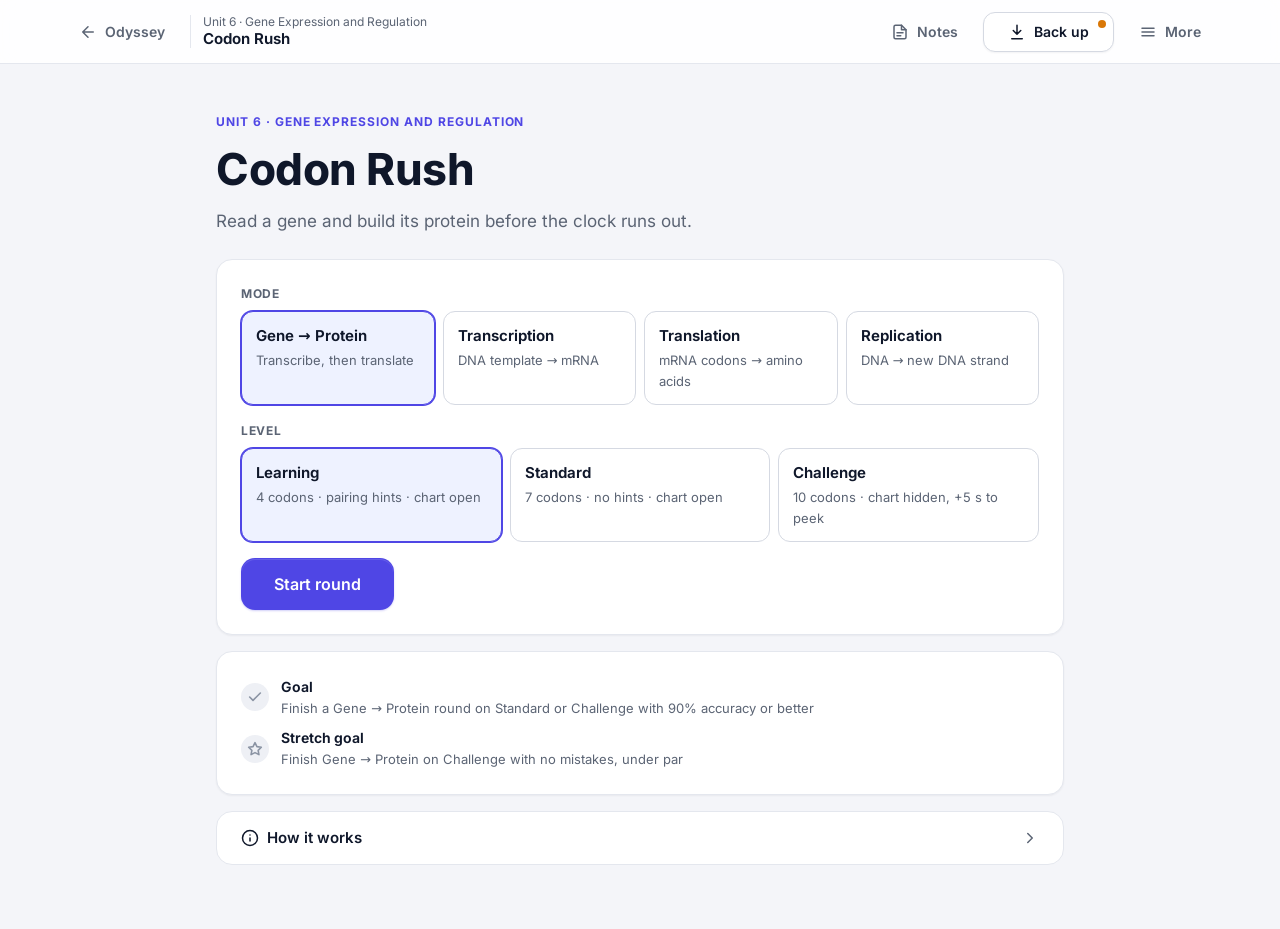
==== commit dc9b27f0: "Order worlds by AP Biology units and rebuild Signal Siege - The odyssey map follows the eight AP Bio" ====
--- a/worlds/codon-rush/index.html
+++ b/worlds/codon-rush/index.html
@@ -139,7 +139,7 @@
   <!-- SETUP -->
   <section id="setup" class="stack">
     <header class="bd-header" style="margin-bottom:var(--s2)">
-      <div class="bd-kicker">World 1 · Molecules</div>
+      <div class="bd-kicker">Unit 6 · Gene Expression and Regulation</div>
       <h1 class="bd-h1">Codon Rush</h1>
       <p class="bd-goal">Read a gene and build its protein before the clock runs out.</p>
     </header>
